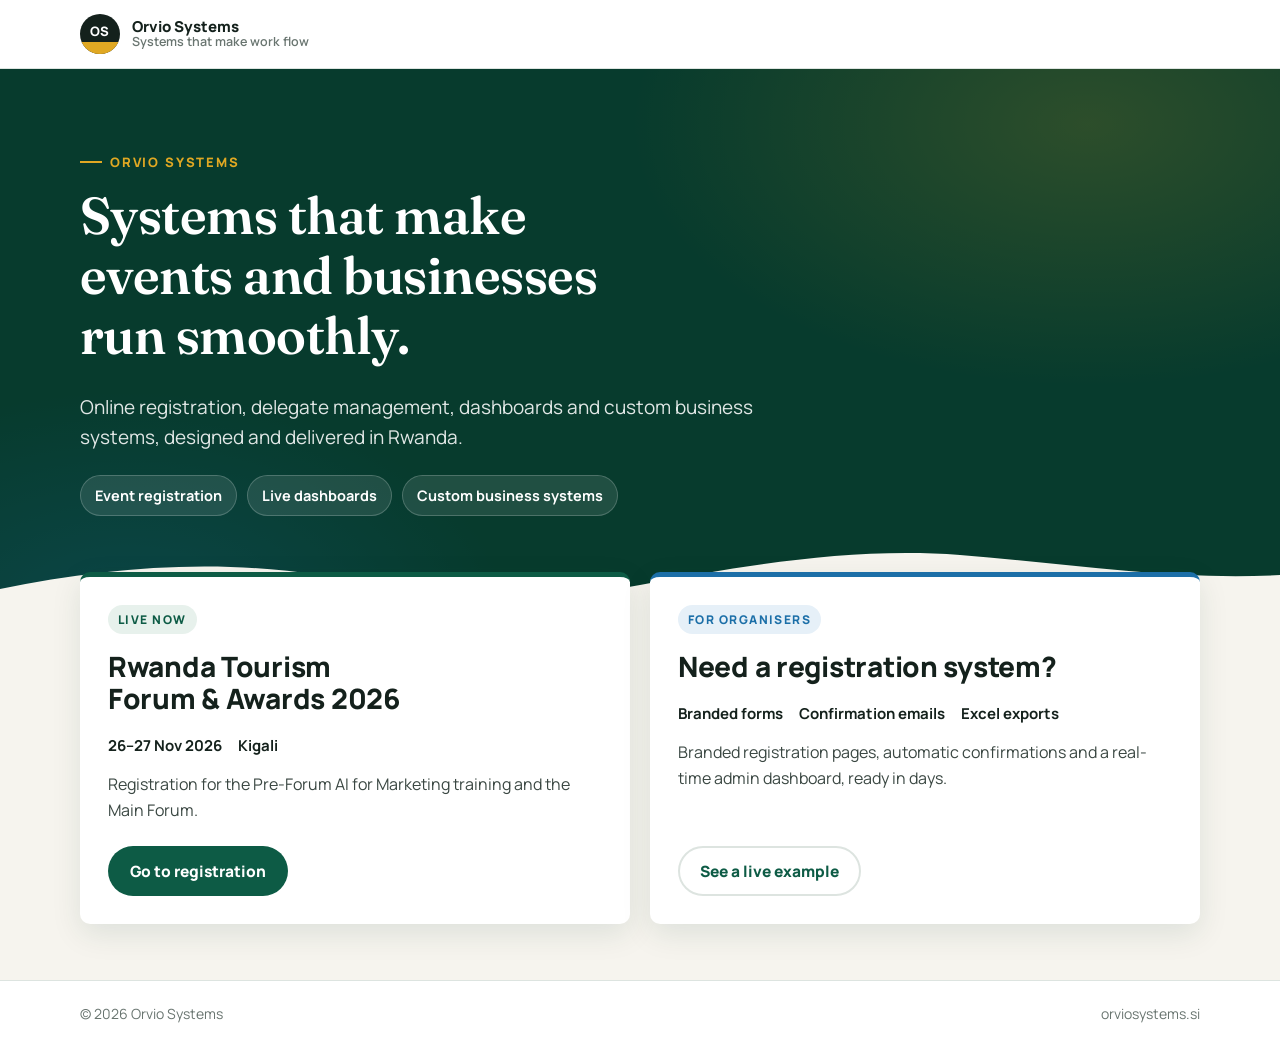
==== index.html @ e012108a "RTFA 2026 registration system: training and forum forms, admin dashboard, Apps Script backend Co-Aut" ====
<!DOCTYPE html>
<html lang="en">
<head>
<meta charset="UTF-8">
<meta name="viewport" content="width=device-width, initial-scale=1">
<title>Orvio Systems · Event registration &amp; business systems</title>
<meta name="description" content="Orvio Systems builds event registration platforms, dashboards and business systems.">
<meta property="og:title" content="Orvio Systems · Event registration &amp; business systems">
<meta property="og:description" content="Orvio Systems builds event registration platforms, dashboards and business systems.">
<meta name="theme-color" content="#0d5b45">
<link rel="icon" href="data:image/svg+xml,%3Csvg xmlns='http://www.w3.org/2000/svg' viewBox='0 0 32 32'%3E%3Ccircle cx='16' cy='16' r='16' fill='%230d5b45'/%3E%3Cpath d='M0 22h32v10H0z' fill='%23e0a823'/%3E%3C/svg%3E">
<link rel="preconnect" href="https://fonts.googleapis.com"><link rel="preconnect" href="https://fonts.gstatic.com" crossorigin><link href="https://fonts.googleapis.com/css2?family=Fraunces:opsz,wght@9..144,600&family=Manrope:wght@400;500;600;700;800&display=swap" rel="stylesheet">
<link rel="stylesheet" href="assets/css/event.css">
</head>
<body>
<header class="topbar"><div class="wrap topbar-inner"><a class="host" href="./"><span class="host-mark" style="background:#14211c"><span>OS</span></span><span class="host-name">Orvio Systems<small>Systems that make work flow</small></span></a></div></header>
<main>
<section class="hero"><div class="wrap hero-inner">
<p class="eyebrow">Orvio Systems</p>
<h1>Systems that make events and businesses run smoothly.</h1>
<p class="lead">Online registration, delegate management, dashboards and custom business systems, designed and delivered in Rwanda.</p>
<div class="facts"><span class="fact">Event registration</span><span class="fact">Live dashboards</span><span class="fact">Custom business systems</span></div>
</div><svg class="hills" viewBox="0 0 1440 70" preserveAspectRatio="none" aria-hidden="true"><path fill="#f6f4ee" d="M0 70V38c120-22 240-30 360-14s240 30 360 10 240-38 360-30 240 26 360 20v46z"/></svg></section>
<section class="wrap hub"><div class="hub-grid">
<article class="session-card"><span class="tag">Live now</span><h2>Rwanda Tourism Forum &amp; Awards 2026</h2><div class="meta"><span>26–27 Nov 2026</span><span>Kigali</span></div><p>Registration for the Pre-Forum AI for Marketing training and the Main Forum.</p><a class="btn btn-primary" href="rtfa2026/">Go to registration</a></article>
<article class="session-card is-training"><span class="tag">For organisers</span><h2>Need a registration system?</h2><div class="meta"><span>Branded forms</span><span>Confirmation emails</span><span>Excel exports</span></div><p>Branded registration pages, automatic confirmations and a real-time admin dashboard, ready in days.</p><a class="btn btn-ghost" href="rtfa2026/">See a live example</a></article>
</div></section>
</main>
<footer class="foot"><div class="wrap foot-inner"><span>© 2026 Orvio Systems</span><span>orviosystems.si</span></div></footer>

</body>
</html>
---- assets/css/event.css ----
/* Orvio Systems · event registration styles
   Palette: RCOT-inspired tourism tones (Rwandan green, sun gold, lake blue) */
:root {
  --green: #0d5b45;
  --green-deep: #073b2d;
  --green-tint: #e7f1ec;
  --gold: #e0a823;
  --gold-soft: #fbf1d6;
  --lake: #1c6fa8;
  --ink: #14211c;
  --text: #3a4742;
  --muted: #697570;
  --line: #dde4e0;
  --paper: #ffffff;
  --sand: #f6f4ee;
  --error: #b42318;
  --ok: #157347;
  --radius: 10px;
  --display: "Fraunces", Georgia, "Times New Roman", serif;
  --body: "Manrope", system-ui, -apple-system, "Segoe UI", sans-serif;
}
*, *::before, *::after { box-sizing: border-box; }
html { -webkit-text-size-adjust: 100%; scroll-behavior: smooth; }
body { margin: 0; font-family: var(--body); font-size: 16px; line-height: 1.6; color: var(--text); background: var(--sand); }
img { max-width: 100%; display: block; }
a { color: var(--green); }
h1, h2, h3 { color: var(--ink); line-height: 1.15; margin: 0 0 .5em; text-wrap: balance; }
h1 { font-family: var(--display); font-weight: 600; font-size: clamp(32px, 5vw, 52px); letter-spacing: -.01em; }
h2 { font-size: clamp(22px, 2.6vw, 28px); font-weight: 800; letter-spacing: -.01em; }
h3 { font-size: 19px; font-weight: 800; }
p { margin: 0 0 1em; }
:focus-visible { outline: 3px solid var(--lake); outline-offset: 2px; }
.wrap { width: min(1120px, 100% - 32px); margin-inline: auto; }
.small { font-size: 14px; color: var(--muted); }
.visually-hidden { position: absolute !important; width: 1px; height: 1px; overflow: hidden; clip: rect(0 0 0 0); white-space: nowrap; }

/* Top bar */
.topbar { background: #fff; border-bottom: 1px solid var(--line); }
.topbar-inner { display: flex; align-items: center; justify-content: space-between; gap: 16px; min-height: 68px; }
.host { display: flex; align-items: center; gap: 12px; text-decoration: none; color: var(--ink); }
.host-mark { width: 40px; height: 40px; border-radius: 50%; background: var(--green); color: #fff; display: grid; place-items: center; font-weight: 800; font-size: 13px; letter-spacing: .04em; flex: none; position: relative; overflow: hidden; }
.host-mark::after { content: ""; position: absolute; left: 0; right: 0; bottom: 0; height: 30%; background: var(--gold); }
.host-mark span { position: relative; z-index: 1; margin-top: -6px; }
.host-mark img { width: 100%; height: 100%; object-fit: contain; background: #fff; position: relative; z-index: 2; }
.host-name { font-weight: 800; line-height: 1.15; font-size: 15px; }
.host-name small { display: block; font-weight: 600; color: var(--muted); font-size: 12.5px; }
.top-links { display: flex; gap: 6px; flex-wrap: wrap; }
.top-links a { text-decoration: none; font-weight: 700; font-size: 14px; color: var(--ink); padding: 8px 12px; border-radius: 999px; }
.top-links a:hover, .top-links a[aria-current="page"] { background: var(--green-tint); color: var(--green); }

/* Hero */
.hero { position: relative; color: #fff; background: var(--green-deep); overflow: hidden; isolation: isolate; }
.hero::before { content: ""; position: absolute; inset: 0; z-index: -1; opacity: .5;
  background:
    radial-gradient(60% 80% at 85% 10%, rgba(224,168,35,.35), transparent 60%),
    radial-gradient(50% 70% at 10% 100%, rgba(28,111,168,.45), transparent 60%); }
.hills { position: absolute; left: 0; right: 0; bottom: -1px; width: 100%; height: 70px; z-index: -1; }
.hero-inner { padding: clamp(40px, 7vw, 76px) 0 clamp(64px, 9vw, 104px); }
.hero h1 { color: #fff; max-width: 18ch; }
.hero .lead { font-size: clamp(16px, 1.6vw, 19px); color: rgba(255,255,255,.88); max-width: 60ch; }
.eyebrow { display: inline-flex; align-items: center; gap: 8px; font-size: 13px; font-weight: 800; letter-spacing: .14em; text-transform: uppercase; color: var(--gold); margin-bottom: 14px; }
.eyebrow::before { content: ""; width: 22px; height: 2px; background: currentColor; }
.facts { display: flex; flex-wrap: wrap; gap: 10px; margin-top: 22px; }
.fact { display: inline-flex; align-items: center; gap: 8px; background: rgba(255,255,255,.1); border: 1px solid rgba(255,255,255,.2); padding: 8px 14px; border-radius: 999px; font-weight: 700; font-size: 14.5px; }
.fact svg { width: 18px; height: 18px; stroke: var(--gold); fill: none; stroke-width: 2; stroke-linecap: round; stroke-linejoin: round; }
.partner { margin-top: 18px; font-size: 14px; color: rgba(255,255,255,.75); }
.partner strong { color: #fff; }

/* Event hub cards */
.hub { margin-top: -48px; position: relative; z-index: 2; padding-bottom: 56px; }
.hub-grid { display: grid; grid-template-columns: repeat(2, minmax(0, 1fr)); gap: 20px; }
.session-card { background: #fff; border-radius: var(--radius); padding: 28px; box-shadow: 0 10px 30px rgba(7,59,45,.1); display: flex; flex-direction: column; gap: 6px; border-top: 5px solid var(--green); }
.session-card.is-training { border-top-color: var(--lake); }
.session-card .tag { align-self: flex-start; font-size: 12px; font-weight: 800; letter-spacing: .12em; text-transform: uppercase; color: var(--green); background: var(--green-tint); padding: 5px 10px; border-radius: 999px; }
.session-card.is-training .tag { color: var(--lake); background: #e6f0f8; }
.session-card h2 { margin-top: 10px; }
.session-card .meta { display: flex; flex-wrap: wrap; gap: 6px 16px; font-weight: 700; color: var(--ink); font-size: 15px; }
.session-card p { flex: 1; margin-top: 8px; }
.session-card .btn { align-self: flex-start; }
.admin-note { margin-top: 20px; text-align: center; }

/* Buttons */
.btn { display: inline-flex; align-items: center; justify-content: center; gap: 8px; min-height: 46px; padding: 11px 20px; border-radius: 999px; font: inherit; font-weight: 800; font-size: 15.5px; text-decoration: none; border: 2px solid transparent; cursor: pointer; transition: background .15s, color .15s, border-color .15s; }
.btn-lg { min-height: 54px; padding: 14px 28px; font-size: 17px; }
.btn-primary { background: var(--green); color: #fff; }
.btn-primary:hover { background: var(--green-deep); color: #fff; }
.btn-gold { background: var(--gold); color: var(--ink); }
.btn-gold:hover { background: #c99212; }
.btn-ghost { background: #fff; color: var(--green); border-color: var(--line); }
.btn-ghost:hover { border-color: var(--green); }
.btn[disabled] { opacity: .6; cursor: progress; }

/* Registration layout */
.reg-layout { display: grid; grid-template-columns: minmax(0, 1fr) 320px; gap: 28px; align-items: start; margin-top: -48px; position: relative; z-index: 2; padding-bottom: 64px; }
.card { background: #fff; border-radius: var(--radius); box-shadow: 0 10px 30px rgba(7,59,45,.08); padding: clamp(20px, 3.5vw, 36px); }
.aside { position: sticky; top: 20px; display: grid; gap: 16px; }
.aside h3 { margin-bottom: 8px; }
.aside ul { margin: 0; padding-left: 18px; font-size: 15px; }
.aside li { margin-bottom: 6px; }
.preview-flag { background: var(--gold-soft); border: 1px solid #f0d58f; border-radius: var(--radius); padding: 14px 16px; font-size: 14px; color: #6b4e05; }
.preview-flag strong { display: block; color: #4d3803; }

/* Form */
.fs { border: 0; padding: 0; margin: 0 0 26px; min-width: 0; }
.fs legend { font-size: 13px; font-weight: 800; letter-spacing: .12em; text-transform: uppercase; color: var(--green); padding: 0; margin-bottom: 14px; width: 100%; border-bottom: 1px solid var(--line); padding-bottom: 10px; }
.grid { display: grid; grid-template-columns: 1fr 1fr; gap: 16px 18px; }
.field { grid-column: 1 / -1; min-width: 0; }
.field.half { grid-column: span 1; }
.field label, .field .label { display: block; font-weight: 700; color: var(--ink); font-size: 15px; margin-bottom: 6px; }
.req { color: var(--error); }
.opt { font-weight: 500; color: var(--muted); font-size: 13.5px; }
.field input[type=text], .field input[type=email], .field input[type=tel], .field select, .field textarea {
  display: block; width: 100%; min-height: 48px; padding: 11px 14px; font: inherit; color: var(--ink);
  background: #fff; border: 1.5px solid #cfd8d3; border-radius: 8px; transition: border-color .15s, box-shadow .15s; }
.field textarea { resize: vertical; min-height: 92px; }
.field select:disabled { background: var(--sand); color: var(--muted); }
.field input:focus, .field select:focus, .field textarea:focus { outline: none; border-color: var(--green); box-shadow: 0 0 0 3px rgba(13,91,69,.15); }
.help { font-size: 13.5px; color: var(--muted); margin: 6px 0 0; }
.chips { display: flex; flex-wrap: wrap; gap: 8px; }
.chip { position: relative; cursor: pointer; }
.chip input { position: absolute; opacity: 0; inset: 0; }
.chip span { display: inline-flex; align-items: center; min-height: 42px; padding: 8px 16px; border: 1.5px solid #cfd8d3; border-radius: 999px; font-weight: 700; font-size: 15px; color: var(--ink); background: #fff; transition: all .15s; }
.chip:hover span { border-color: var(--green); }
.chip input:checked + span { background: var(--green); border-color: var(--green); color: #fff; }
.chip input:focus-visible + span { outline: 3px solid var(--lake); outline-offset: 2px; }
.check { display: flex; gap: 12px; align-items: flex-start; font-weight: 500 !important; cursor: pointer; }
.check input { width: 22px; height: 22px; margin-top: 2px; accent-color: var(--green); flex: none; }
.has-error input, .has-error select, .has-error textarea, .has-error .chip span { border-color: var(--error) !important; }
.err { color: var(--error); font-weight: 700; font-size: 14px; margin: 6px 0 0; }
.hp { position: absolute; left: -9999px; width: 1px; height: 1px; }
.form-status { display: none; padding: 12px 16px; border-radius: 8px; font-weight: 700; margin-bottom: 14px; }
.form-status.is-error { display: block; background: #fdecea; color: var(--error); }
.submit-row { display: flex; flex-wrap: wrap; align-items: center; gap: 12px 18px; }
.submit-row .small { margin: 0; }

/* Certificate preview */
.cert-preview { margin-top: 14px; border: 1.5px solid #e9d9a8; border-radius: 8px; padding: 20px 16px; text-align: center; background:
  linear-gradient(#fff, #fff) padding-box, repeating-linear-gradient(45deg, #fbf1d6 0 6px, #fff 6px 12px); display: grid; gap: 4px; position: relative; }
.cert-preview::before { content: ""; position: absolute; inset: 6px; border: 1px solid #f0dfae; border-radius: 4px; pointer-events: none; }
.cert-kicker { font-size: 11px; font-weight: 800; letter-spacing: .2em; text-transform: uppercase; color: #8a6a12; }
.cert-name { font-family: var(--display); font-size: clamp(22px, 3vw, 30px); color: var(--ink); font-weight: 600; overflow-wrap: anywhere; }
.cert-course { font-size: 13px; color: var(--muted); }

/* Success */
.success { text-align: center; padding: 12px 0; outline: none; }
.success-mark { width: 72px; height: 72px; border-radius: 50%; background: var(--green-tint); display: grid; place-items: center; margin: 0 auto 16px; }
.success-mark svg { width: 38px; height: 38px; stroke: var(--green); stroke-width: 2.6; fill: none; stroke-linecap: round; stroke-linejoin: round; }
.ref { font-size: 17px; }
.ref strong { font-family: ui-monospace, SFMono-Regular, Menlo, monospace; background: var(--gold-soft); padding: 4px 10px; border-radius: 6px; letter-spacing: .06em; }
.summary { text-align: left; max-width: 460px; margin: 20px auto; border-top: 1px solid var(--line); }
.summary div { display: grid; grid-template-columns: 140px 1fr; gap: 10px; padding: 10px 0; border-bottom: 1px solid var(--line); font-size: 15px; }
.summary dt { color: var(--muted); }
.summary dd { margin: 0; font-weight: 700; color: var(--ink); overflow-wrap: anywhere; }
.success-actions { display: flex; flex-wrap: wrap; justify-content: center; gap: 10px; margin-top: 18px; }

/* Footer */
.foot { border-top: 1px solid var(--line); background: #fff; padding: 22px 0; font-size: 14px; color: var(--muted); }
.foot-inner { display: flex; flex-wrap: wrap; justify-content: space-between; gap: 10px; }
.foot a { color: var(--muted); }
.powered strong { color: var(--ink); }

@media (max-width: 900px) {
  .reg-layout { grid-template-columns: minmax(0, 1fr); }
  .aside { position: static; order: -1; }
  .hub-grid { grid-template-columns: minmax(0, 1fr); }
}
@media (max-width: 600px) {
  .grid { grid-template-columns: minmax(0, 1fr); }
  .field.half { grid-column: 1 / -1; }
  .top-links { display: none; }
  .submit-row .btn { width: 100%; }
  .summary div { grid-template-columns: 1fr; gap: 0; }
}
@media (prefers-reduced-motion: reduce) { html { scroll-behavior: auto; } * { transition: none !important; } }
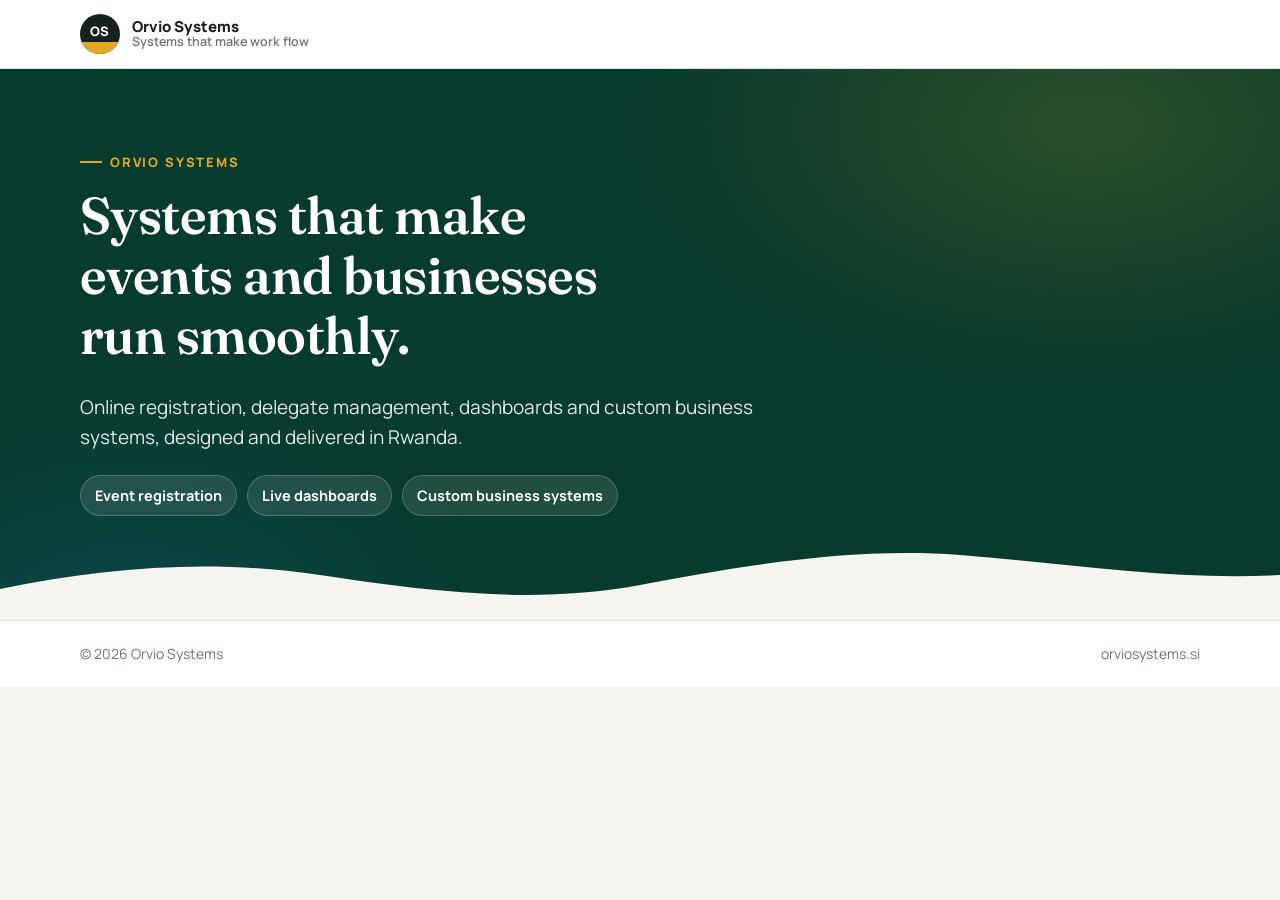
==== commit c1f6cff7: "Forms only: remove event hub page and navigation; dashboard links to the two forms Co-Authored-By: C" ====
--- a/index.html
+++ b/index.html
@@ -21,10 +21,6 @@
 <p class="lead">Online registration, delegate management, dashboards and custom business systems, designed and delivered in Rwanda.</p>
 <div class="facts"><span class="fact">Event registration</span><span class="fact">Live dashboards</span><span class="fact">Custom business systems</span></div>
 </div><svg class="hills" viewBox="0 0 1440 70" preserveAspectRatio="none" aria-hidden="true"><path fill="#f6f4ee" d="M0 70V38c120-22 240-30 360-14s240 30 360 10 240-38 360-30 240 26 360 20v46z"/></svg></section>
-<section class="wrap hub"><div class="hub-grid">
-<article class="session-card"><span class="tag">Live now</span><h2>Rwanda Tourism Forum &amp; Awards 2026</h2><div class="meta"><span>26–27 Nov 2026</span><span>Kigali</span></div><p>Registration for the Pre-Forum AI for Marketing training and the Main Forum.</p><a class="btn btn-primary" href="rtfa2026/">Go to registration</a></article>
-<article class="session-card is-training"><span class="tag">For organisers</span><h2>Need a registration system?</h2><div class="meta"><span>Branded forms</span><span>Confirmation emails</span><span>Excel exports</span></div><p>Branded registration pages, automatic confirmations and a real-time admin dashboard, ready in days.</p><a class="btn btn-ghost" href="rtfa2026/">See a live example</a></article>
-</div></section>
 </main>
 <footer class="foot"><div class="wrap foot-inner"><span>© 2026 Orvio Systems</span><span>orviosystems.si</span></div></footer>
 
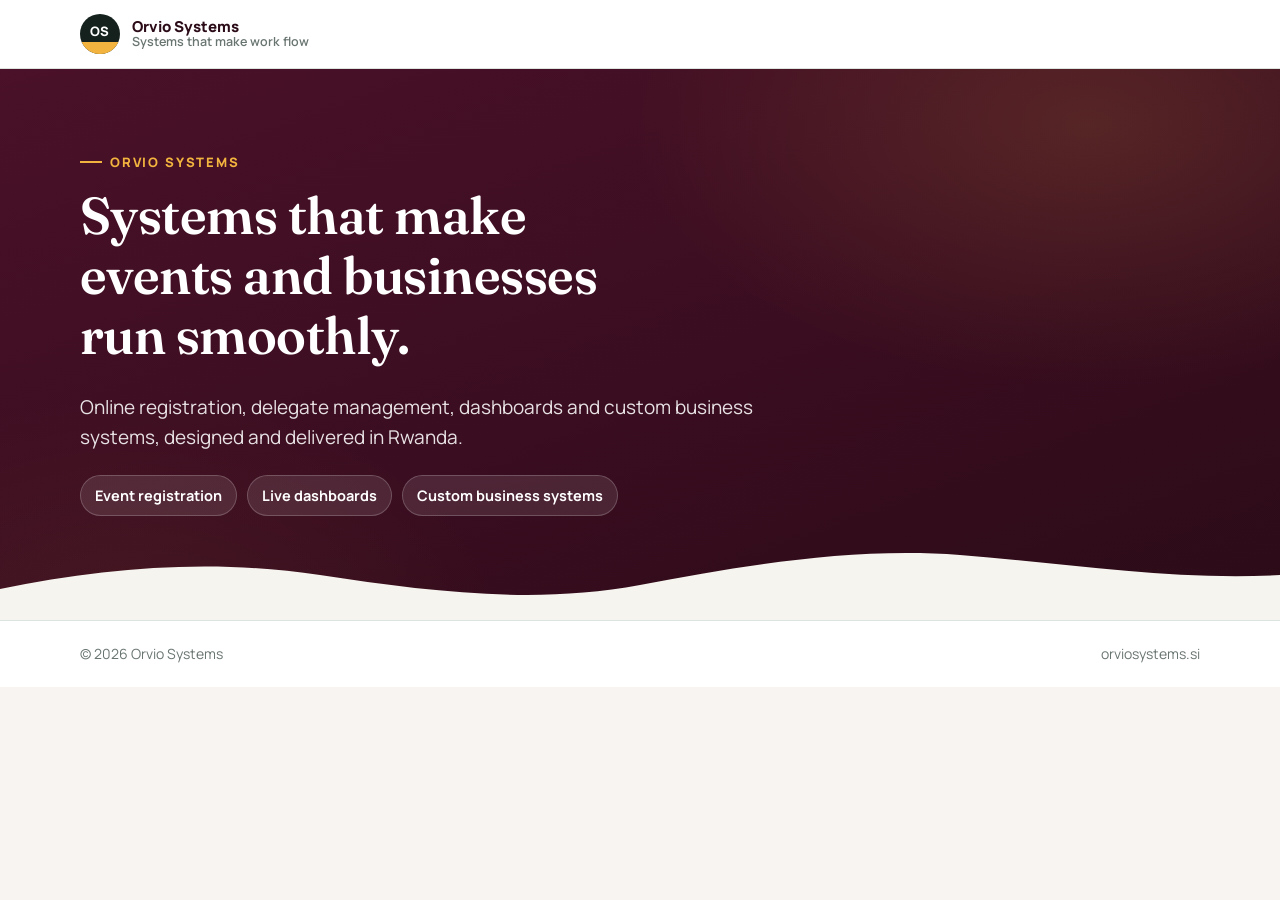
==== commit fee0fdec: "Forms: RCOT and ICT Chamber logos, burgundy/gold palette, updated association list, Participant cont" ====
--- a/index.html
+++ b/index.html
@@ -7,8 +7,8 @@
 <meta name="description" content="Orvio Systems builds event registration platforms, dashboards and business systems.">
 <meta property="og:title" content="Orvio Systems · Event registration &amp; business systems">
 <meta property="og:description" content="Orvio Systems builds event registration platforms, dashboards and business systems.">
-<meta name="theme-color" content="#0d5b45">
-<link rel="icon" href="data:image/svg+xml,%3Csvg xmlns='http://www.w3.org/2000/svg' viewBox='0 0 32 32'%3E%3Ccircle cx='16' cy='16' r='16' fill='%230d5b45'/%3E%3Cpath d='M0 22h32v10H0z' fill='%23e0a823'/%3E%3C/svg%3E">
+<meta name="theme-color" content="#4a1128">
+<link rel="icon" href="data:image/svg+xml,%3Csvg xmlns='http://www.w3.org/2000/svg' viewBox='0 0 32 32'%3E%3Ccircle cx='16' cy='16' r='16' fill='%234a1128'/%3E%3Cpath d='M0 22h32v10H0z' fill='%23f2b43e'/%3E%3C/svg%3E">
 <link rel="preconnect" href="https://fonts.googleapis.com"><link rel="preconnect" href="https://fonts.gstatic.com" crossorigin><link href="https://fonts.googleapis.com/css2?family=Fraunces:opsz,wght@9..144,600&family=Manrope:wght@400;500;600;700;800&display=swap" rel="stylesheet">
 <link rel="stylesheet" href="assets/css/event.css">
 </head>
--- a/assets/css/event.css
+++ b/assets/css/event.css
@@ -1,18 +1,18 @@
 /* Orvio Systems · event registration styles
-   Palette: RCOT-inspired tourism tones (Rwandan green, sun gold, lake blue) */
+   Palette: Rwanda Tourism Forum & Awards 2026 — deep burgundy and warm gold */
 :root {
-  --green: #0d5b45;
-  --green-deep: #073b2d;
-  --green-tint: #e7f1ec;
-  --gold: #e0a823;
-  --gold-soft: #fbf1d6;
-  --lake: #1c6fa8;
-  --ink: #14211c;
+  --green: #4a1128;
+  --green-deep: #2b0b17;
+  --green-tint: #f7e9ee;
+  --gold: #f2b43e;
+  --gold-soft: #fdf2db;
+  --lake: #a8325e;
+  --ink: #2b0b17;
   --text: #3a4742;
   --muted: #697570;
   --line: #dde4e0;
   --paper: #ffffff;
-  --sand: #f6f4ee;
+  --sand: #f8f4f1;
   --error: #b42318;
   --ok: #157347;
   --radius: 10px;
@@ -49,11 +49,11 @@
 .top-links a:hover, .top-links a[aria-current="page"] { background: var(--green-tint); color: var(--green); }
 
 /* Hero */
-.hero { position: relative; color: #fff; background: var(--green-deep); overflow: hidden; isolation: isolate; }
+.hero { position: relative; color: #fff; background: linear-gradient(160deg, #4a1128 0%, #3a0d20 55%, #2b0b17 100%); overflow: hidden; isolation: isolate; }
 .hero::before { content: ""; position: absolute; inset: 0; z-index: -1; opacity: .5;
   background:
-    radial-gradient(60% 80% at 85% 10%, rgba(224,168,35,.35), transparent 60%),
-    radial-gradient(50% 70% at 10% 100%, rgba(28,111,168,.45), transparent 60%); }
+    radial-gradient(60% 80% at 85% 10%, rgba(242,180,62,.28), transparent 60%),
+    radial-gradient(50% 70% at 10% 100%, rgba(242,180,62,.12), transparent 60%); }
 .hills { position: absolute; left: 0; right: 0; bottom: -1px; width: 100%; height: 70px; z-index: -1; }
 .hero-inner { padding: clamp(40px, 7vw, 76px) 0 clamp(64px, 9vw, 104px); }
 .hero h1 { color: #fff; max-width: 18ch; }
@@ -69,10 +69,10 @@
 /* Event hub cards */
 .hub { margin-top: -48px; position: relative; z-index: 2; padding-bottom: 56px; }
 .hub-grid { display: grid; grid-template-columns: repeat(2, minmax(0, 1fr)); gap: 20px; }
-.session-card { background: #fff; border-radius: var(--radius); padding: 28px; box-shadow: 0 10px 30px rgba(7,59,45,.1); display: flex; flex-direction: column; gap: 6px; border-top: 5px solid var(--green); }
+.session-card { background: #fff; border-radius: var(--radius); padding: 28px; box-shadow: 0 10px 30px rgba(43,11,23,.1); display: flex; flex-direction: column; gap: 6px; border-top: 5px solid var(--green); }
 .session-card.is-training { border-top-color: var(--lake); }
 .session-card .tag { align-self: flex-start; font-size: 12px; font-weight: 800; letter-spacing: .12em; text-transform: uppercase; color: var(--green); background: var(--green-tint); padding: 5px 10px; border-radius: 999px; }
-.session-card.is-training .tag { color: var(--lake); background: #e6f0f8; }
+.session-card.is-training .tag { color: var(--lake); background: var(--green-tint); }
 .session-card h2 { margin-top: 10px; }
 .session-card .meta { display: flex; flex-wrap: wrap; gap: 6px 16px; font-weight: 700; color: var(--ink); font-size: 15px; }
 .session-card p { flex: 1; margin-top: 8px; }
@@ -85,14 +85,14 @@
 .btn-primary { background: var(--green); color: #fff; }
 .btn-primary:hover { background: var(--green-deep); color: #fff; }
 .btn-gold { background: var(--gold); color: var(--ink); }
-.btn-gold:hover { background: #c99212; }
+.btn-gold:hover { background: #dc9c22; }
 .btn-ghost { background: #fff; color: var(--green); border-color: var(--line); }
 .btn-ghost:hover { border-color: var(--green); }
 .btn[disabled] { opacity: .6; cursor: progress; }
 
 /* Registration layout */
-.reg-layout { display: grid; grid-template-columns: minmax(0, 1fr) 320px; gap: 28px; align-items: start; margin-top: -48px; position: relative; z-index: 2; padding-bottom: 64px; }
-.card { background: #fff; border-radius: var(--radius); box-shadow: 0 10px 30px rgba(7,59,45,.08); padding: clamp(20px, 3.5vw, 36px); }
+.reg-layout { display: grid; grid-template-columns: minmax(0, 1fr); max-width: 860px; gap: 16px; align-items: start; margin-top: -48px; position: relative; z-index: 2; padding-bottom: 64px; }
+.card { background: #fff; border-radius: var(--radius); box-shadow: 0 10px 30px rgba(43,11,23,.08); padding: clamp(20px, 3.5vw, 36px); }
 .aside { position: sticky; top: 20px; display: grid; gap: 16px; }
 .aside h3 { margin-bottom: 8px; }
 .aside ul { margin: 0; padding-left: 18px; font-size: 15px; }
@@ -114,7 +114,7 @@
   background: #fff; border: 1.5px solid #cfd8d3; border-radius: 8px; transition: border-color .15s, box-shadow .15s; }
 .field textarea { resize: vertical; min-height: 92px; }
 .field select:disabled { background: var(--sand); color: var(--muted); }
-.field input:focus, .field select:focus, .field textarea:focus { outline: none; border-color: var(--green); box-shadow: 0 0 0 3px rgba(13,91,69,.15); }
+.field input:focus, .field select:focus, .field textarea:focus { outline: none; border-color: var(--green); box-shadow: 0 0 0 3px rgba(74,17,40,.15); }
 .help { font-size: 13.5px; color: var(--muted); margin: 6px 0 0; }
 .chips { display: flex; flex-wrap: wrap; gap: 8px; }
 .chip { position: relative; cursor: pointer; }
@@ -172,3 +172,21 @@
   .summary div { grid-template-columns: 1fr; gap: 0; }
 }
 @media (prefers-reduced-motion: reduce) { html { scroll-behavior: auto; } * { transition: none !important; } }
+
+/* Registration pages: one centred column, header and form share the same width */
+body.reg .wrap { width: min(860px, 100% - 32px); }
+body.reg .topbar-inner { justify-content: center; }
+body.reg .hero-inner { text-align: center; }
+body.reg .hero h1 { max-width: 20ch; margin-inline: auto; text-wrap: balance; }
+body.reg .eyebrow { justify-content: center; }
+body.reg .eyebrow::after { content: ""; width: 22px; height: 2px; background: currentColor; }
+body.reg .facts { justify-content: center; }
+body.reg .reg-layout { max-width: none; }
+@media (max-width: 600px) { body.reg .eyebrow::before, body.reg .eyebrow::after { display: none; } body.reg .hero-inner { padding-bottom: 84px; } }
+
+/* Partner logos in the header */
+.logo-bar { display: flex; align-items: center; justify-content: center; gap: clamp(16px, 4vw, 32px); padding: 10px 0; }
+.logo-bar img { height: 56px; width: auto; object-fit: contain; }
+.logo-bar .logo-ict { height: 60px; }
+.logo-bar .logo-sep { width: 1px; height: 44px; background: var(--line); }
+@media (max-width: 600px) { .logo-bar img { height: 42px; } .logo-bar .logo-ict { height: 46px; } .logo-bar .logo-sep { height: 34px; } }
